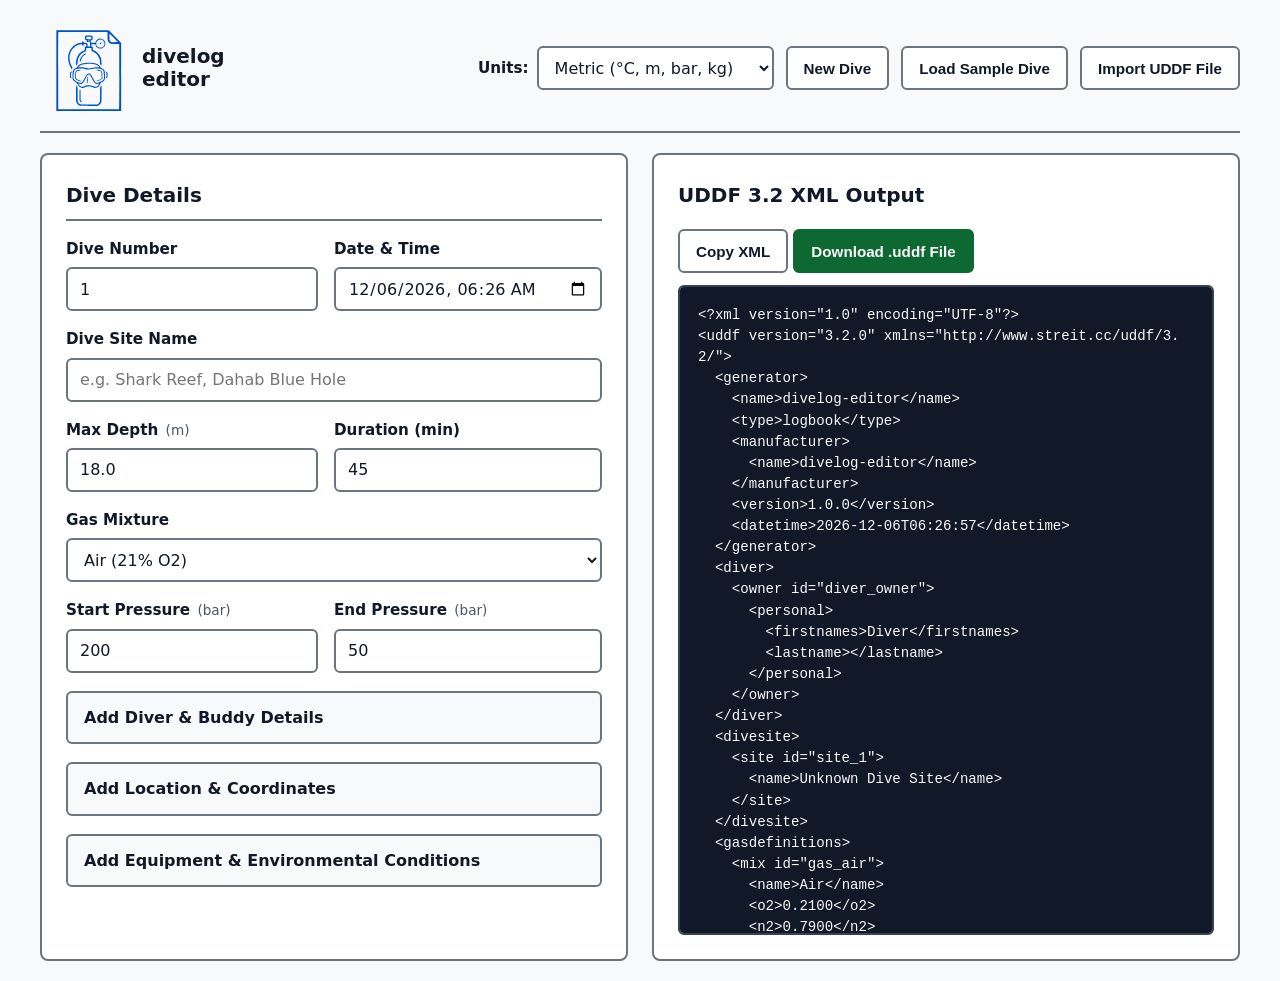
==== divelog-editor/index.html @ 06829502 "Add divelog-viewer" ====
<!DOCTYPE html>
<html lang="en">
<head>
  <meta charset="UTF-8">
  <meta name="viewport" content="width=device-width, initial-scale=1.0">
  <title>divelog-editor</title>
  <link rel="stylesheet" href="css/styles.css">
</head>
<body>
  <!-- Skip Navigation Link for Keyboard & Screen Reader Users -->
  <a href="#main-content" class="skip-link">Skip to main content</a>

  <div class="container">
    <header role="banner">
      <div class="brand-title">
        <img src="divelog-editor.svg" alt="" width="96" height="96" class="app-logo">
        <h1>divelog<br>editor</h1>
      </div>
      <div class="header-controls">
        <div class="unit-selector">
          <label for="unitToggle">Units:</label>
          <select id="unitToggle" aria-label="Measurement units system">
            <option value="metric">Metric (°C, m, bar, kg)</option>
            <option value="imperial">Imperial (°F, ft, psi, lbs)</option>
          </select>
        </div>
        <button id="btnNewDive" class="btn" type="button">New Dive</button>
        <button id="btnLoadSample" class="btn" type="button">Load Sample Dive</button>
        <div class="file-input-wrapper">
          <button class="btn" type="button" onclick="document.getElementById('fileImport').click()">Import UDDF File</button>
          <input type="file" id="fileImport" accept=".xml,.uddf" aria-label="Choose UDDF XML file to import">
        </div>
      </div>
    </header>

    <main id="main-content" role="main" class="app-layout">
      <!-- Left Column: Dive Log Form -->
      <section class="card" aria-labelledby="dive-details-heading">
        <h2 id="dive-details-heading" class="card-title">Dive Details</h2>

        <form id="diveForm" aria-label="Dive log entry form">
          <!-- Primary Form Fields (Upfront) -->
          <div class="form-grid">
            <div class="form-group">
              <label for="diveNumber">Dive Number</label>
              <input type="number" id="diveNumber" value="1" min="1" required aria-required="true">
            </div>

            <div class="form-group">
              <label for="dateTime">Date & Time</label>
              <input type="datetime-local" id="dateTime" required aria-required="true">
            </div>

            <div class="form-group form-grid-full">
              <label for="siteName">Dive Site Name</label>
              <input type="text" id="siteName" placeholder="e.g. Shark Reef, Dahab Blue Hole" required aria-required="true">
            </div>

            <div class="form-group">
              <label for="maxDepth">Max Depth <span class="unit-tag unit-depth" aria-hidden="true">(m)</span></label>
              <input type="number" id="maxDepth" step="0.1" value="18.0" min="0" required aria-required="true">
            </div>

            <div class="form-group">
              <label for="duration">Duration (min)</label>
              <input type="number" id="duration" value="45" min="1" required aria-required="true">
            </div>

            <div class="form-group form-grid-full">
              <label for="gasPreset">Gas Mixture</label>
              <select id="gasPreset" aria-label="Select breathing gas mixture preset">
                <option value="air">Air (21% O2)</option>
                <option value="ean32">EAN32 (Nitrox 32%)</option>
                <option value="ean36">EAN36 (Nitrox 36%)</option>
                <option value="trimix2135">Trimix 21/35</option>
                <option value="custom">Custom Gas Mix</option>
              </select>
            </div>

            <div id="customGasContainer" class="form-grid form-grid-full" style="display: none;">
              <div class="form-group">
                <label for="gasName">Gas Name</label>
                <input type="text" id="gasName" value="Air">
              </div>
              <div class="form-group">
                <label for="gasO2">O2 %</label>
                <input type="number" id="gasO2" value="21" min="0" max="100">
              </div>
              <div class="form-group">
                <label for="gasHe">He %</label>
                <input type="number" id="gasHe" value="0" min="0" max="100">
              </div>
              <div class="form-grid-full">
                <span id="gasValidationWarning" style="color: #dc3545; font-size: 0.85rem; font-weight: 600; display: none;" role="alert">Warning: O₂ + He percentage exceeds 100%!</span>
              </div>
            </div>

            <div class="form-group">
              <label for="startPressure">Start Pressure <span class="unit-tag unit-pressure" aria-hidden="true">(bar)</span></label>
              <input type="number" id="startPressure" value="200" min="0" required aria-required="true">
            </div>

            <div class="form-group">
              <label for="endPressure">End Pressure <span class="unit-tag unit-pressure" aria-hidden="true">(bar)</span></label>
              <input type="number" id="endPressure" value="50" min="0" required aria-required="true">
            </div>
          </div>

          <!-- Progressive Disclosure: Additional Details -->
          <details>
            <summary>Add Diver & Buddy Details</summary>
            <div class="details-content form-grid">
              <div class="form-group">
                <label for="diverFirstName">Diver First Name</label>
                <input type="text" id="diverFirstName" placeholder="e.g. Jane">
              </div>
              <div class="form-group">
                <label for="diverLastName">Diver Last Name</label>
                <input type="text" id="diverLastName" placeholder="e.g. Doe">
              </div>
              <div class="form-group form-grid-full">
                <label for="buddyName">Buddy Name</label>
                <input type="text" id="buddyName" placeholder="e.g. John Diver">
              </div>
            </div>
          </details>

          <details>
            <summary>Add Location & Coordinates</summary>
            <div class="details-content form-grid">
              <div class="form-group">
                <label for="siteLocation">Location / Area</label>
                <input type="text" id="siteLocation" placeholder="e.g. Red Sea, Sinai">
              </div>
              <div class="form-group">
                <label for="siteCountry">Country</label>
                <input type="text" id="siteCountry" placeholder="e.g. Egypt">
              </div>
              <div class="form-group">
                <label for="latitude">Latitude</label>
                <input type="number" id="latitude" step="0.000001" placeholder="e.g. 28.572200">
              </div>
              <div class="form-group">
                <label for="longitude">Longitude</label>
                <input type="number" id="longitude" step="0.000001" placeholder="e.g. 34.538300">
              </div>
            </div>
          </details>

          <details>
            <summary>Add Equipment & Environmental Conditions</summary>
            <div class="details-content form-grid">
              <div class="form-group">
                <label for="tankVolume">Tank Volume <span class="unit-tag unit-volume" aria-hidden="true">(L)</span></label>
                <input type="number" id="tankVolume" value="12" step="0.1">
              </div>
              <div class="form-group">
                <label for="apparatus">Apparatus</label>
                <select id="apparatus" aria-label="Select diving apparatus type">
                  <option value="open-scuba">Open Circuit Scuba</option>
                  <option value="rebreather">Rebreather (CCR/SCR)</option>
                  <option value="surface-supplied">Surface Supplied</option>
                </select>
              </div>
              <div class="form-group">
                <label for="suitType">Suit / Exposure Protection</label>
                <select id="suitType" aria-label="Select suit or exposure protection type">
                  <option value="none">None / Swimsuit</option>
                  <option value="shorty">Shorty Wetsuit</option>
                  <option value="wetsuit_3mm">3mm Wetsuit</option>
                  <option value="wetsuit_5mm" selected>5mm Wetsuit</option>
                  <option value="wetsuit_7mm">7mm Wetsuit / Semi-Dry</option>
                  <option value="drysuit">Drysuit</option>
                </select>
              </div>
              <div class="form-group">
                <label for="leadQuantity">Ballast Weight <span class="unit-tag unit-weight" aria-hidden="true">(kg)</span></label>
                <input type="number" id="leadQuantity" value="6.0" step="0.5" min="0">
              </div>
              <div class="form-group">
                <label for="purpose">Purpose</label>
                <select id="purpose" aria-label="Select dive purpose">
                  <option value="sightseeing">Sightseeing / Recreational</option>
                  <option value="learning">Student / Learning</option>
                  <option value="teaching">Instruction / Teaching</option>
                  <option value="photography-videography">Photography / Video</option>
                  <option value="research">Scientific / Research</option>
                  <option value="other">Other</option>
                </select>
              </div>
              <div class="form-group">
                <label for="airTemp">Air Temperature <span class="unit-tag unit-temp" aria-hidden="true">(°C)</span></label>
                <input type="number" id="airTemp" step="0.5" placeholder="e.g. 28">
              </div>
              <div class="form-group">
                <label for="waterTemp">Water Temperature <span class="unit-tag unit-temp" aria-hidden="true">(°C)</span></label>
                <input type="number" id="waterTemp" step="0.5" placeholder="e.g. 24">
              </div>
              <div class="form-group">
                <label for="visibility">Visibility <span class="unit-tag unit-depth" aria-hidden="true">(m)</span></label>
                <input type="number" id="visibility" step="0.5" placeholder="e.g. 20">
              </div>
              <div class="form-group form-grid-full">
                <label for="notes">Dive Notes</label>
                <textarea id="notes" rows="3" placeholder="Enter log notes, marine life spotted, equipment notes..."></textarea>
              </div>
            </div>
          </details>
        </form>
      </section>

      <!-- Right Column: UDDF XML Preview & Export -->
      <section class="card xml-preview-container" aria-labelledby="xml-output-heading">
        <div class="xml-header">
          <h2 id="xml-output-heading" class="card-title" style="margin: 0; border: none;">UDDF 3.2 XML Output</h2>
          <div>
            <button id="btnCopyXml" class="btn" type="button">Copy XML</button>
            <button id="btnExportXml" class="btn btn-success" type="button">Download .uddf File</button>
            <span id="statusMsg" class="status-msg" role="status" aria-live="polite" aria-atomic="true">Copied!</span>
          </div>
        </div>
        <pre tabindex="0" role="region" aria-label="Generated UDDF 3.2 XML code"><code id="xmlOutput"></code></pre>
      </section>
    </main>
  </div>

  <script src="js/uddf-schema.js"></script>
  <script src="js/uddf-exporter.js"></script>
  <script src="js/uddf-parser.js"></script>
  <script src="js/app.js"></script>
</body>
</html>
---- divelog-editor/css/styles.css ----
/* Accessible, High-Contrast Light Mode Styling for divelog-editor */

:root {
  --bg-color: #f8f9fa;
  --card-bg: #ffffff;
  --border-color: #6c757d;
  --text-color: #111827;
  --text-muted: #4b5563;
  --primary-color: #0052cc;
  --primary-hover: #003d99;
  --success-color: #0d6832;
  --success-hover: #094a24;
  --focus-ring: #0052cc;
  --font-family: system-ui, -apple-system, "Segoe UI", Roboto, Arial, sans-serif;
}

* {
  box-sizing: border-box;
  margin: 0;
  padding: 0;
}

/* Skip Navigation Link for Keyboard & Screen Reader Users */
.skip-link {
  position: absolute;
  top: -100px;
  left: 10px;
  background: var(--primary-color);
  color: #ffffff;
  padding: 10px 16px;
  z-index: 1000;
  text-decoration: none;
  font-weight: 600;
  border-radius: 4px;
  transition: top 0.2s ease;
}

.skip-link:focus {
  top: 10px;
}

body {
  font-family: var(--font-family);
  background-color: var(--bg-color);
  color: var(--text-color);
  line-height: 1.6;
  padding: 20px;
}

.container {
  max-width: 1200px;
  margin: 0 auto;
}

header {
  display: flex;
  justify-content: space-between;
  align-items: center;
  padding-bottom: 15px;
  margin-bottom: 20px;
  border-bottom: 2px solid var(--border-color);
}

.brand-title {
  display: flex;
  align-items: center;
  gap: 6px;
}

.app-logo {
  width: 96px;
  height: 96px;
  flex-shrink: 0;
  display: block;
}

h1 {
  font-size: 1.25rem;
  font-weight: 700;
  line-height: 1.15;
  color: var(--text-color);
}

.header-controls {
  display: flex;
  gap: 12px;
  align-items: center;
  flex-wrap: wrap;
}

.unit-selector {
  display: flex;
  align-items: center;
  gap: 8px;
  font-size: 0.95rem;
}

.btn {
  display: inline-flex;
  align-items: center;
  justify-content: center;
  min-height: 44px;
  /* Accessible minimum touch target size */
  padding: 8px 16px;
  font-size: 0.95rem;
  font-weight: 600;
  border: 2px solid var(--border-color);
  border-radius: 6px;
  background-color: var(--card-bg);
  color: var(--text-color);
  cursor: pointer;
  text-decoration: none;
}

.btn:hover {
  background-color: #e5e7eb;
}

.btn-primary {
  background-color: var(--primary-color);
  color: #ffffff;
  border-color: var(--primary-color);
}

.btn-primary:hover {
  background-color: var(--primary-hover);
}

.btn-success {
  background-color: var(--success-color);
  color: #ffffff;
  border-color: var(--success-color);
}

.btn-success:hover {
  background-color: var(--success-hover);
}

/* Prominent Focus Indicators for High Accessibility */
:focus-visible,
.btn:focus-visible,
input:focus-visible,
select:focus-visible,
textarea:focus-visible,
summary:focus-visible {
  outline: 3px solid var(--focus-ring) !important;
  outline-offset: 3px !important;
  box-shadow: 0 0 0 2px #ffffff !important;
}

.app-layout {
  display: grid;
  grid-template-columns: 1fr 1fr;
  gap: 24px;
}

@media (max-width: 900px) {
  .app-layout {
    grid-template-columns: 1fr;
  }

  header {
    flex-direction: column;
    align-items: flex-start;
    gap: 12px;
  }

  .header-controls {
    width: 100%;
    justify-content: flex-start;
  }
}

.card {
  background: var(--card-bg);
  border: 2px solid var(--border-color);
  border-radius: 8px;
  padding: 24px;
}

.card-title {
  font-size: 1.25rem;
  font-weight: 700;
  margin-bottom: 16px;
  padding-bottom: 8px;
  border-bottom: 2px solid var(--border-color);
}

.form-grid {
  display: grid;
  grid-template-columns: repeat(2, 1fr);
  gap: 16px;
}

.form-grid-full {
  grid-column: span 2;
}

@media (max-width: 600px) {
  body {
    padding: 12px;
  }

  .header-controls {
    flex-direction: column;
    align-items: stretch;
  }

  .unit-selector {
    width: 100%;
    justify-content: space-between;
  }

  .unit-selector select {
    flex-grow: 1;
  }

  .header-controls .btn,
  .header-controls .file-input-wrapper,
  .header-controls .file-input-wrapper .btn {
    width: 100%;
  }

  .app-logo {
    width: 72px;
    height: 72px;
  }

  .card {
    padding: 16px;
  }

  .form-grid {
    grid-template-columns: 1fr;
  }

  .form-grid-full {
    grid-column: span 1;
  }

  .xml-header {
    flex-direction: column;
    align-items: flex-start;
    gap: 12px;
  }

  .xml-header div {
    width: 100%;
    display: flex;
    flex-direction: column;
    gap: 8px;
  }

  .xml-header .btn {
    width: 100%;
  }

  .details-content {
    padding: 12px;
  }
}

/* Landscape phones: cap XML preview height to avoid dominating the short viewport */
@media (max-height: 500px) and (orientation: landscape) {
  pre {
    max-height: 300px;
  }
}

.form-group {
  display: flex;
  flex-direction: column;
  gap: 6px;
}

label {
  font-size: 0.95rem;
  font-weight: 600;
  color: var(--text-color);
}

input[type="text"],
input[type="number"],
input[type="datetime-local"],
select,
textarea {
  min-height: 44px;
  /* Accessible touch target height */
  padding: 8px 12px;
  font-size: 1rem;
  border: 2px solid var(--border-color);
  border-radius: 6px;
  font-family: inherit;
  width: 100%;
  color: var(--text-color);
  background-color: #ffffff;
}

textarea {
  min-height: 90px;
}

details {
  margin-top: 18px;
  border: 2px solid var(--border-color);
  border-radius: 6px;
  background-color: var(--bg-color);
}

summary {
  padding: 12px 16px;
  font-weight: 700;
  font-size: 1rem;
  cursor: pointer;
  user-select: none;
  min-height: 44px;
  display: flex;
  align-items: center;
}

summary:hover {
  background-color: #e5e7eb;
}

details[open] summary {
  border-bottom: 2px solid var(--border-color);
}

.details-content {
  padding: 18px;
  background-color: var(--card-bg);
}

.xml-preview-container {
  display: flex;
  flex-direction: column;
  height: 100%;
}

.xml-header {
  display: flex;
  justify-content: space-between;
  align-items: center;
  margin-bottom: 12px;
  flex-wrap: wrap;
  gap: 10px;
}

pre {
  background-color: #111827;
  color: #f9fafb;
  padding: 18px;
  border-radius: 6px;
  font-family: "SFMono-Regular", Consolas, "Liberation Mono", Menlo, monospace;
  font-size: 0.88rem;
  line-height: 1.5;
  overflow-x: auto;
  white-space: pre-wrap;
  word-break: break-all;
  max-height: 650px;
  overflow-y: auto;
  border: 2px solid #374151;
}

pre:focus-visible {
  outline: 3px solid #60a5fa !important;
}

.file-input-wrapper {
  display: inline-block;
}

.file-input-wrapper input[type="file"] {
  position: absolute;
  width: 1px;
  height: 1px;
  padding: 0;
  margin: -1px;
  overflow: hidden;
  clip: rect(0, 0, 0, 0);
  border: 0;
}

.unit-tag {
  font-size: 0.85rem;
  font-weight: 500;
  color: var(--text-muted);
  margin-left: 2px;
}

.status-msg {
  font-size: 0.95rem;
  font-weight: 600;
  color: var(--success-color);
  margin-left: 10px;
  display: none;
}
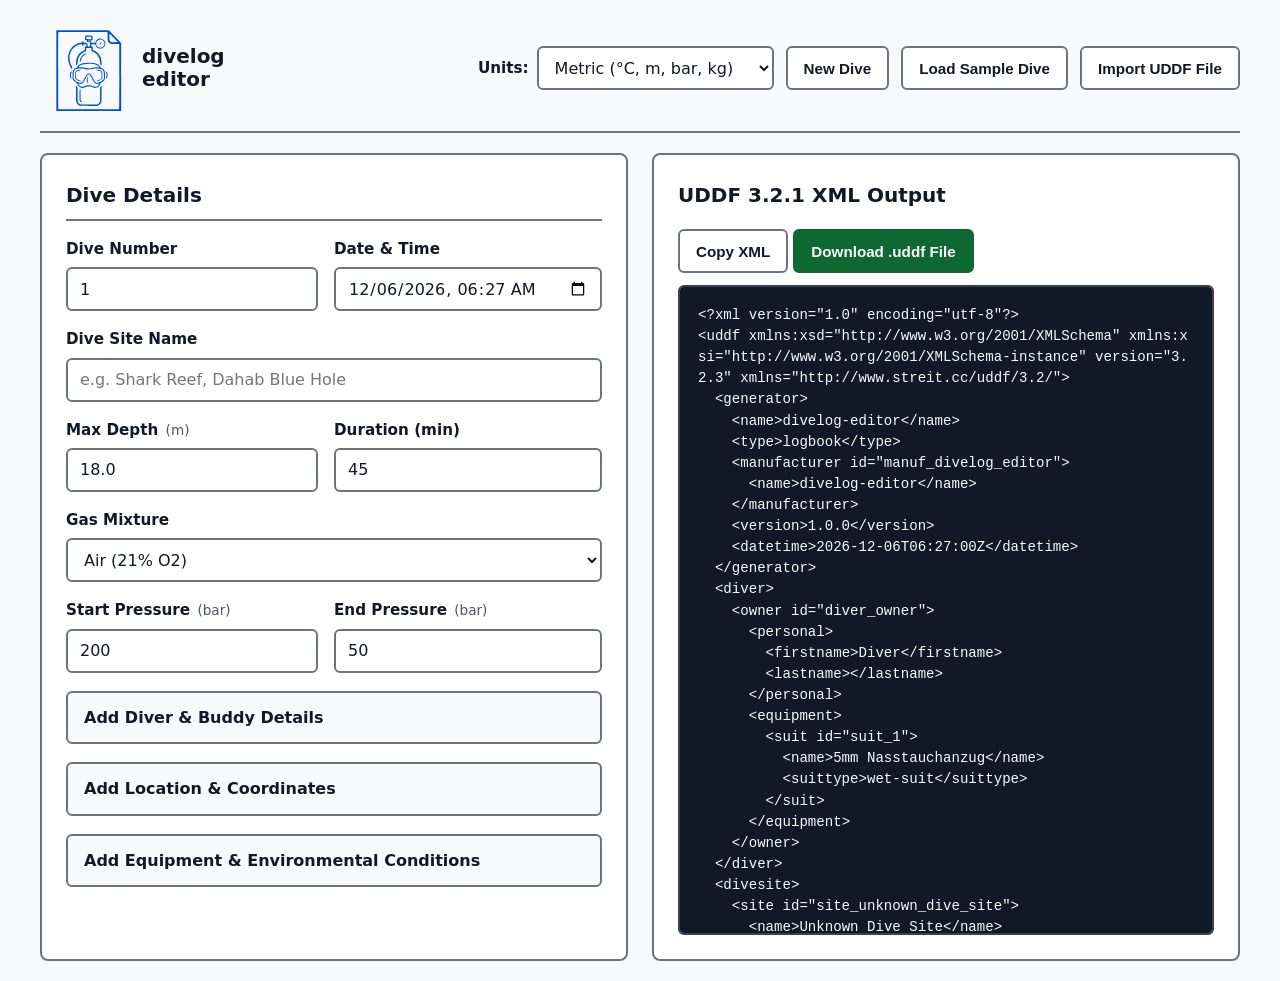
==== commit d4113d7c: "divelog editor update" ====
--- a/divelog-editor/index.html
+++ b/divelog-editor/index.html
@@ -212,14 +212,14 @@
       <!-- Right Column: UDDF XML Preview & Export -->
       <section class="card xml-preview-container" aria-labelledby="xml-output-heading">
         <div class="xml-header">
-          <h2 id="xml-output-heading" class="card-title" style="margin: 0; border: none;">UDDF 3.2 XML Output</h2>
+          <h2 id="xml-output-heading" class="card-title" style="margin: 0; border: none;">UDDF 3.2.1 XML Output</h2>
           <div>
             <button id="btnCopyXml" class="btn" type="button">Copy XML</button>
             <button id="btnExportXml" class="btn btn-success" type="button">Download .uddf File</button>
             <span id="statusMsg" class="status-msg" role="status" aria-live="polite" aria-atomic="true">Copied!</span>
           </div>
         </div>
-        <pre tabindex="0" role="region" aria-label="Generated UDDF 3.2 XML code"><code id="xmlOutput"></code></pre>
+        <pre tabindex="0" role="region" aria-label="Generated UDDF 3.2.1 XML code"><code id="xmlOutput"></code></pre>
       </section>
     </main>
   </div>
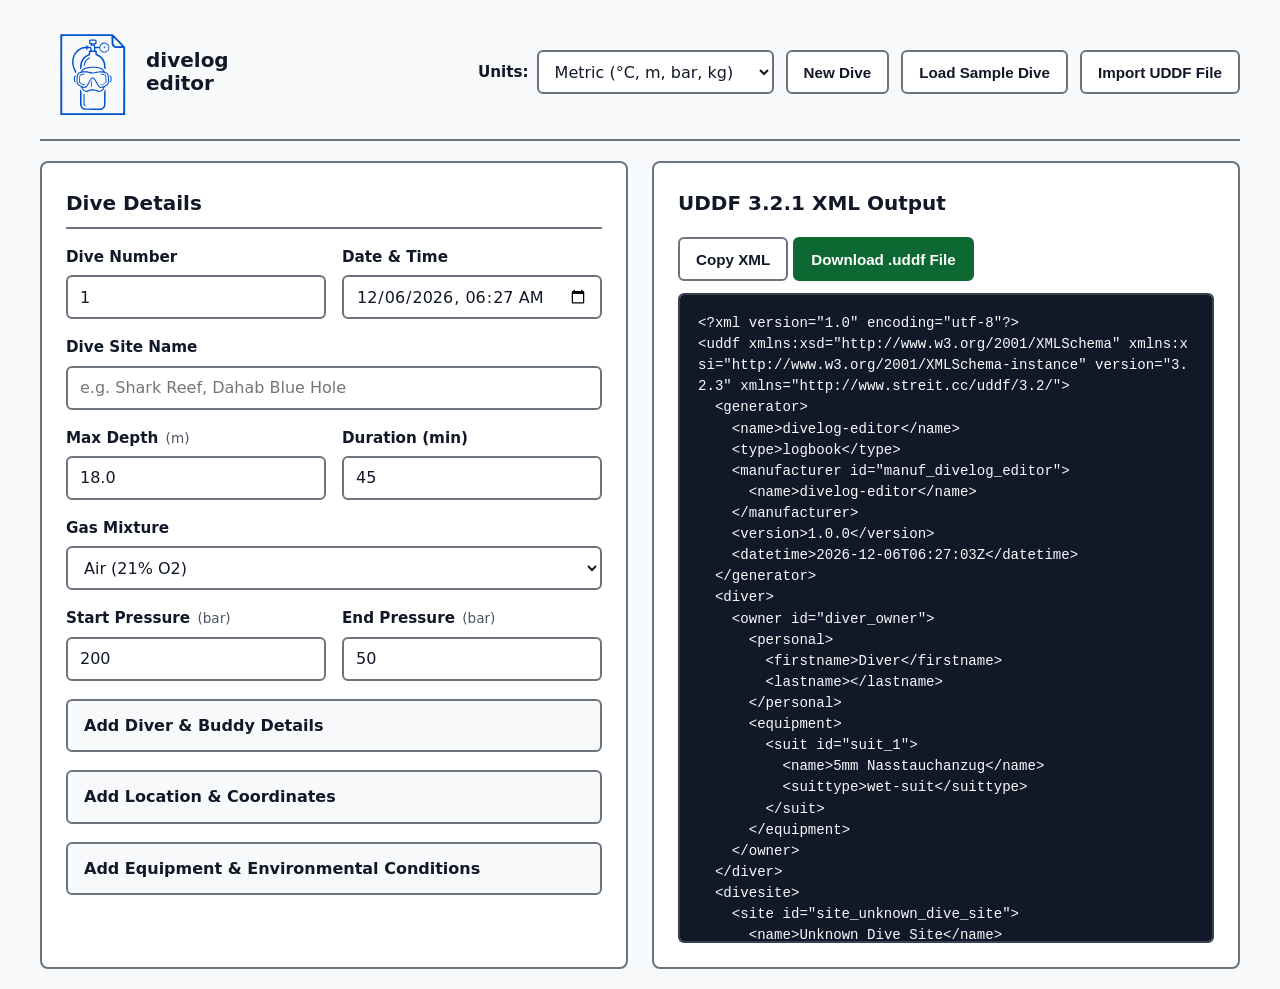
==== commit 93b7f787: "update" ====
--- a/divelog-editor/index.html
+++ b/divelog-editor/index.html
@@ -1,20 +1,31 @@
 <!DOCTYPE html>
 <html lang="en">
+
 <head>
   <meta charset="UTF-8">
   <meta name="viewport" content="width=device-width, initial-scale=1.0">
   <title>divelog-editor</title>
   <link rel="stylesheet" href="css/styles.css">
 </head>
+
 <body>
   <!-- Skip Navigation Link for Keyboard & Screen Reader Users -->
   <a href="#main-content" class="skip-link">Skip to main content</a>
 
   <div class="container">
+    <noscript>
+      <div class="noscript-warning" role="alert">
+        <strong>JavaScript Required:</strong> divelog-editor requires JavaScript to convert units, parse UDDF dive logs,
+        and generate XML output. Please enable JavaScript in your browser settings to use this application.
+      </div>
+    </noscript>
+
     <header role="banner">
       <div class="brand-title">
-        <img src="divelog-editor.svg" alt="" width="96" height="96" class="app-logo">
-        <h1>divelog<br>editor</h1>
+        <a href="https://github.com/neuhaus/divelog-editor" class="brand-link" aria-label="divelog-editor on GitHub">
+          <img src="divelog-editor.svg" alt="" width="96" height="96" class="app-logo">
+          <h1>divelog<br>editor</h1>
+        </a>
       </div>
       <div class="header-controls">
         <div class="unit-selector">
@@ -27,7 +38,8 @@
         <button id="btnNewDive" class="btn" type="button">New Dive</button>
         <button id="btnLoadSample" class="btn" type="button">Load Sample Dive</button>
         <div class="file-input-wrapper">
-          <button class="btn" type="button" onclick="document.getElementById('fileImport').click()">Import UDDF File</button>
+          <button class="btn" type="button" onclick="document.getElementById('fileImport').click()">Import UDDF
+            File</button>
           <input type="file" id="fileImport" accept=".xml,.uddf" aria-label="Choose UDDF XML file to import">
         </div>
       </div>
@@ -53,7 +65,8 @@
 
             <div class="form-group form-grid-full">
               <label for="siteName">Dive Site Name</label>
-              <input type="text" id="siteName" placeholder="e.g. Shark Reef, Dahab Blue Hole" required aria-required="true">
+              <input type="text" id="siteName" placeholder="e.g. Shark Reef, Dahab Blue Hole" required
+                aria-required="true">
             </div>
 
             <div class="form-group">
@@ -91,17 +104,21 @@
                 <input type="number" id="gasHe" value="0" min="0" max="100">
               </div>
               <div class="form-grid-full">
-                <span id="gasValidationWarning" style="color: #dc3545; font-size: 0.85rem; font-weight: 600; display: none;" role="alert">Warning: O₂ + He percentage exceeds 100%!</span>
-              </div>
-            </div>
-
-            <div class="form-group">
-              <label for="startPressure">Start Pressure <span class="unit-tag unit-pressure" aria-hidden="true">(bar)</span></label>
+                <span id="gasValidationWarning"
+                  style="color: #dc3545; font-size: 0.85rem; font-weight: 600; display: none;" role="alert">Warning: O₂
+                  + He percentage exceeds 100%!</span>
+              </div>
+            </div>
+
+            <div class="form-group">
+              <label for="startPressure">Start Pressure <span class="unit-tag unit-pressure"
+                  aria-hidden="true">(bar)</span></label>
               <input type="number" id="startPressure" value="200" min="0" required aria-required="true">
             </div>
 
             <div class="form-group">
-              <label for="endPressure">End Pressure <span class="unit-tag unit-pressure" aria-hidden="true">(bar)</span></label>
+              <label for="endPressure">End Pressure <span class="unit-tag unit-pressure"
+                  aria-hidden="true">(bar)</span></label>
               <input type="number" id="endPressure" value="50" min="0" required aria-required="true">
             </div>
           </div>
@@ -151,7 +168,8 @@
             <summary>Add Equipment & Environmental Conditions</summary>
             <div class="details-content form-grid">
               <div class="form-group">
-                <label for="tankVolume">Tank Volume <span class="unit-tag unit-volume" aria-hidden="true">(L)</span></label>
+                <label for="tankVolume">Tank Volume <span class="unit-tag unit-volume"
+                    aria-hidden="true">(L)</span></label>
                 <input type="number" id="tankVolume" value="12" step="0.1">
               </div>
               <div class="form-group">
@@ -174,7 +192,8 @@
                 </select>
               </div>
               <div class="form-group">
-                <label for="leadQuantity">Ballast Weight <span class="unit-tag unit-weight" aria-hidden="true">(kg)</span></label>
+                <label for="leadQuantity">Ballast Weight <span class="unit-tag unit-weight"
+                    aria-hidden="true">(kg)</span></label>
                 <input type="number" id="leadQuantity" value="6.0" step="0.5" min="0">
               </div>
               <div class="form-group">
@@ -189,20 +208,24 @@
                 </select>
               </div>
               <div class="form-group">
-                <label for="airTemp">Air Temperature <span class="unit-tag unit-temp" aria-hidden="true">(°C)</span></label>
+                <label for="airTemp">Air Temperature <span class="unit-tag unit-temp"
+                    aria-hidden="true">(°C)</span></label>
                 <input type="number" id="airTemp" step="0.5" placeholder="e.g. 28">
               </div>
               <div class="form-group">
-                <label for="waterTemp">Water Temperature <span class="unit-tag unit-temp" aria-hidden="true">(°C)</span></label>
+                <label for="waterTemp">Water Temperature <span class="unit-tag unit-temp"
+                    aria-hidden="true">(°C)</span></label>
                 <input type="number" id="waterTemp" step="0.5" placeholder="e.g. 24">
               </div>
               <div class="form-group">
-                <label for="visibility">Visibility <span class="unit-tag unit-depth" aria-hidden="true">(m)</span></label>
+                <label for="visibility">Visibility <span class="unit-tag unit-depth"
+                    aria-hidden="true">(m)</span></label>
                 <input type="number" id="visibility" step="0.5" placeholder="e.g. 20">
               </div>
               <div class="form-group form-grid-full">
                 <label for="notes">Dive Notes</label>
-                <textarea id="notes" rows="3" placeholder="Enter log notes, marine life spotted, equipment notes..."></textarea>
+                <textarea id="notes" rows="3"
+                  placeholder="Enter log notes, marine life spotted, equipment notes..."></textarea>
               </div>
             </div>
           </details>
@@ -229,4 +252,5 @@
   <script src="js/uddf-parser.js"></script>
   <script src="js/app.js"></script>
 </body>
-</html>
+
+</html>
--- a/divelog-editor/css/styles.css
+++ b/divelog-editor/css/styles.css
@@ -64,7 +64,21 @@
 .brand-title {
   display: flex;
   align-items: center;
+}
+
+.brand-link {
+  display: flex;
+  align-items: center;
   gap: 6px;
+  text-decoration: none;
+  color: var(--text-color);
+  border-radius: 6px;
+  padding: 4px;
+  transition: color 0.15s ease;
+}
+
+.brand-link:hover h1 {
+  color: var(--primary-color);
 }
 
 .app-logo {
@@ -271,6 +285,7 @@
   display: flex;
   flex-direction: column;
   gap: 6px;
+  min-width: 0; /* Prevents grid child overflow on iOS Safari */
 }
 
 label {
@@ -292,8 +307,22 @@
   border-radius: 6px;
   font-family: inherit;
   width: 100%;
+  max-width: 100%;
+  min-width: 0;
   color: var(--text-color);
   background-color: #ffffff;
+}
+
+input[type="datetime-local"] {
+  -webkit-appearance: none;
+  appearance: none;
+}
+
+/* Fix iOS Safari datetime-local intrinsic sizing & alignment */
+input[type="datetime-local"]::-webkit-date-and-time-value {
+  text-align: left;
+  min-height: 1.5em;
+  margin: 0;
 }
 
 textarea {
@@ -394,4 +423,17 @@
   color: var(--success-color);
   margin-left: 10px;
   display: none;
+}
+
+/* Graceful Notice for Non-JavaScript Browsers */
+.noscript-warning {
+  background-color: #fff3cd;
+  color: #725100;
+  border: 2px solid #ffeeba;
+  border-radius: 6px;
+  padding: 16px;
+  margin-bottom: 20px;
+  font-size: 1rem;
+  font-weight: 600;
+  line-height: 1.5;
 }
